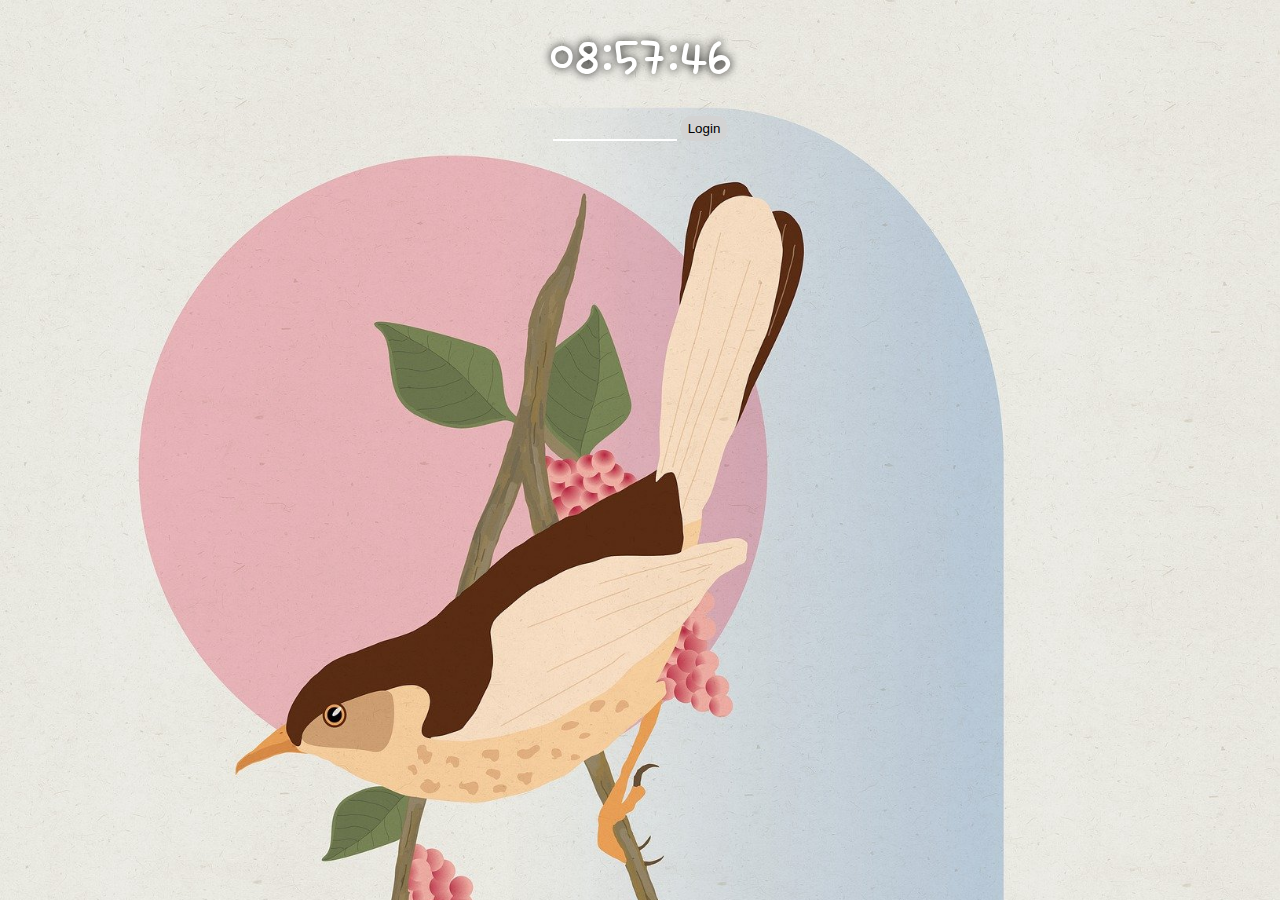
==== 투두리스트/index.html @ 5d4edb64 "0320_HTML+CSS+JS" ====
<!DOCTYPE html>
<html lang="en">
<head>
    <meta charset="UTF-8">
    <meta http-equiv="X-UA-Compatible" content="IE=edge">
    <meta name="viewport" content="width=device-width, initial-scale=1.0">
    <title>Document</title>
</head>
<link rel="stylesheet" href="./css/reset.css">
<link rel="stylesheet" href="./css/style.css">
<body>
    <!-- 시계 -->
    <h1 id="clock">00:00:00</h1>

    <!-- 로그인 입력창 : 로그인 후 보이지 않음 -->
    <form id="login-form" action="">
        <input id="login-id" type="text">
        <input id="login-button" type="submit" value="Login">
    </form>

    <!-- 인사 : 로그인 후에 보임 -->
    <h1 id="greeting" class="hidden">환영합니다</h1>

    <!-- 할 일 입력창 -->
    <form id="todo-form" action="" class="hidden">
        <input type="text" placeholder="할 일을 입력해주세요" required>
        <input type="submit" value="추가">
    </form>

    <!-- 할 일 리스트 입력 공간 -->
    <ul id="todolist" class="hidden">
        <li>
            <input type="checkbox">
            값
            <button>X</button>
        </li>
    </ul>



    <script src="./js/background.js"></script>
    <script src="./js/clock.js"></script>
    <script src="./js/login.js"></script>
    <script src="./js/todolist.js"></script>
</body>
</html>
---- 투두리스트/css/style.css ----
/* 태그에 대한 디자인*/
@import url('https://fonts.googleapis.com/css2?family=Single+Day&display=swap');
@font-face {
    font-family: 'KCC-Ganpan';
    src: url('https://cdn.jsdelivr.net/gh/projectnoonnu/noonfonts_2302@1.0/KCC-Ganpan.woff2') format('woff2');
    font-weight: normal;
    font-style: normal;
}

h1 {
    font-family: 'Single Day';
    font-size: 2rem;
    margin: 10px 0;
}

/* 각각 id에 따른 디자인 */
#clock {
    text-align: center;
    font-size: 3.5rem;
    margin: 30px 0;
    color: white;
    text-shadow: 0 0 10px black;
}

#greeting, #login-form, #todo-form{
    text-align: center;
}

#greeting {
    font-weight: bold;
}

/* todolist 디자인 */
#todolist {
    margin: auto;
    max-width: 300px;
    margin-top: 20px;
    padding: 0 30px;
}

#todolist li {
    font-family: 'KCC-Ganpan';
    clear: both;
    margin: 5px 0;
}

#todolist li button {
    float: right;
    background-color: transparent;
    border: solid 1px black;
    border-radius: 5px;
    cursor: pointer;
}

#todolist li span {
    position: absolute;
    right: 300px;
    margin-top: 5px;
    font-size: 0.7rem;
}



/* input[type="text"], [type="submit"]  디자인 동일*/
input[type="text"] {
    background-color: transparent;
    border: none;
    border-bottom: 2px white solid;
    color: white;
    font-family: "Single Day";
}

input[type="text"]:focus {
    outline: none;
}

input[type="text"]::placeholder {
    color: rgb(255,255,255,0.7)
}

/* 버튼 디자인 */
input[type="text"]+input[type="submit"] {
    background-color: lightgray;
    border: none;
    border-radius: 10px;
    padding: 5px 7px;
}

/* 버튼에 마우스를 올렸을 때 */
input[type="text"]+input[type="submit"]:hover {
    background-color: white;
}



/* 태그를 숨기기 위해 작성 */
.hidden {
    display: none;
}
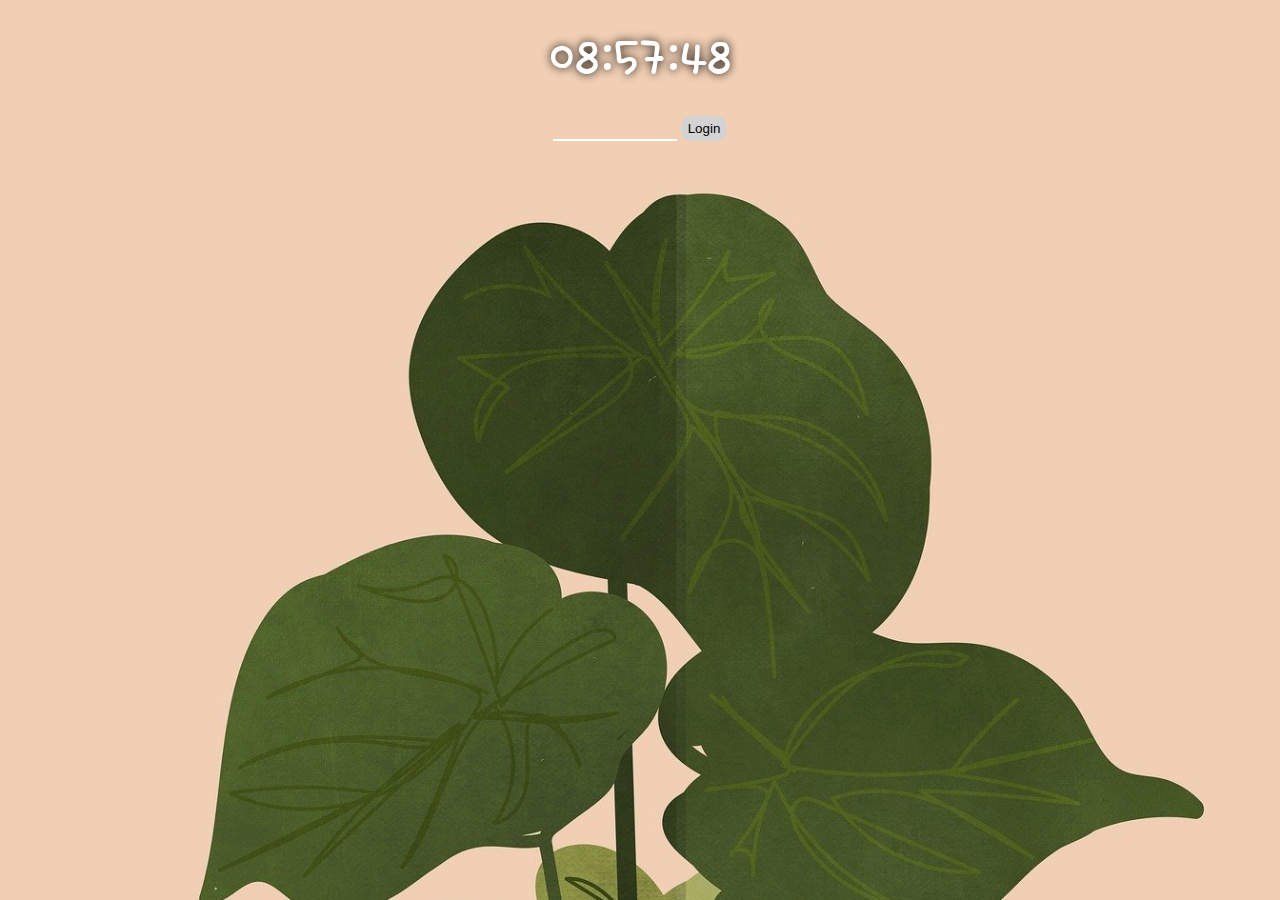
==== commit 83cf322c: "0322_그린홈페이지" ====
--- a/투두리스트/index.html
+++ b/투두리스트/index.html
@@ -29,7 +29,7 @@
 
     <!-- 할 일 리스트 입력 공간 -->
     <ul id="todolist" class="hidden">
-        <li>
+        <li hidden>
             <input type="checkbox">
             값
             <button>X</button>
